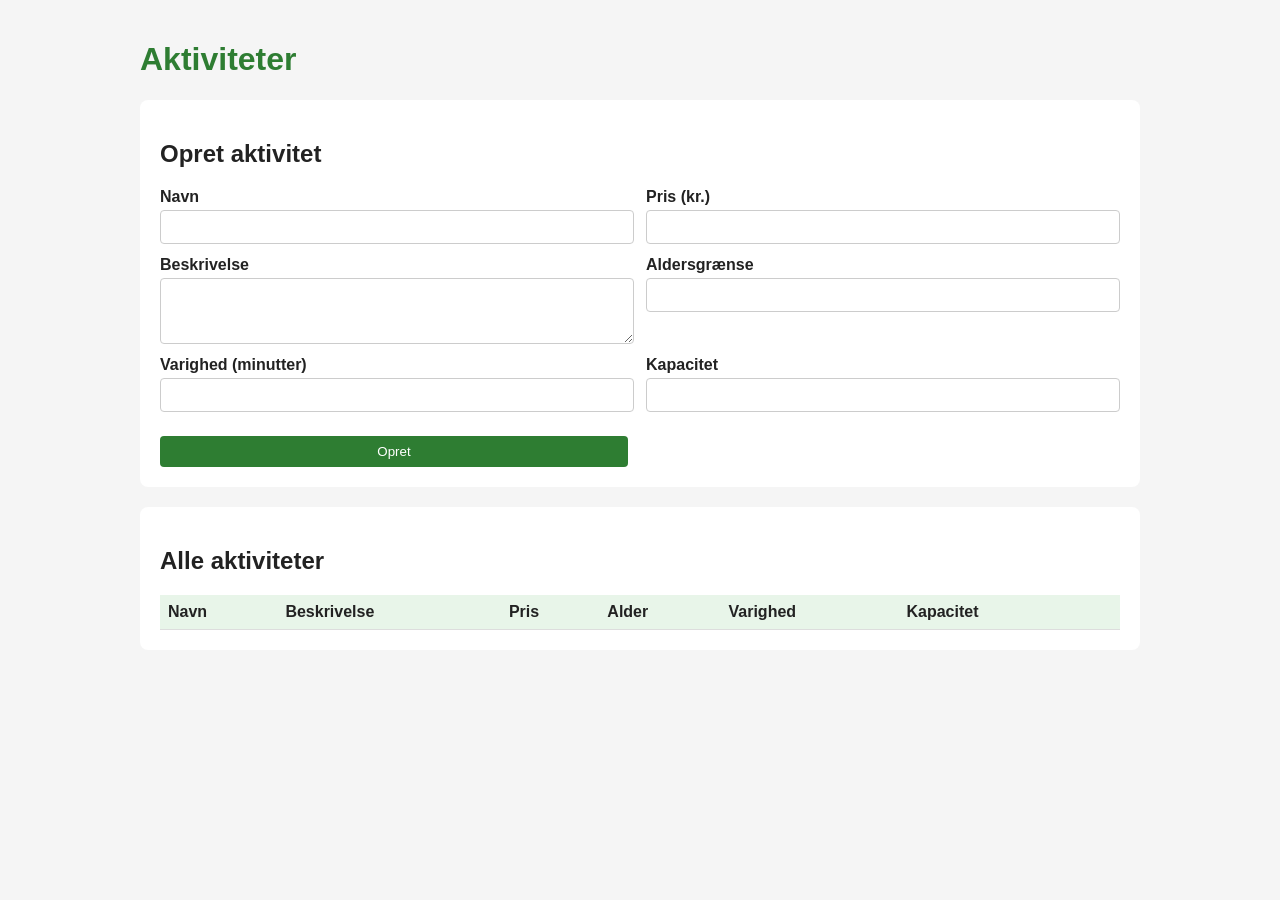
==== index.html @ 3d3bcb19 "Frontend til aktiviteter (US12): vis, opret, rediger og slet Co-Authored-By: Claude Opus 5.5 <norepl" ====
<!DOCTYPE html>
<html lang="da">
<head>
    <meta charset="UTF-8">
    <meta name="viewport" content="width=device-width, initial-scale=1">
    <title>Adventure – Aktiviteter</title>
    <link rel="stylesheet" href="style.css">
</head>
<body>
<h1>Aktiviteter</h1>

<section>
    <h2 id="formTitel">Opret aktivitet</h2>
    <form id="aktivitetForm">
        <label>Navn
            <input id="navn" required>
        </label>
        <label>Pris (kr.)
            <input id="pris" type="number" min="0" required>
        </label>
        <label>Beskrivelse
            <textarea id="beskrivelse" rows="3"></textarea>
        </label>
        <label>Aldersgrænse
            <input id="aldersgraense" type="number" min="0" required>
        </label>
        <label>Varighed (minutter)
            <input id="varighed" type="number" min="1" required>
        </label>
        <label>Kapacitet
            <input id="kapacitet" type="number" min="1" required>
        </label>

        <p id="fejlbesked" class="fejl"></p>

        <button type="submit" id="gemKnap">Opret</button>
        <button type="button" id="annullerKnap" hidden>Annuller</button>
    </form>
</section>

<section>
    <h2>Alle aktiviteter</h2>
    <table>
        <thead>
        <tr>
            <th>Navn</th>
            <th>Beskrivelse</th>
            <th>Pris</th>
            <th>Alder</th>
            <th>Varighed</th>
            <th>Kapacitet</th>
            <th></th>
        </tr>
        </thead>
        <tbody id="aktivitetTabel"></tbody>
    </table>
</section>

<script src="activities.js"></script>
</body>
</html>
---- style.css ----
body {
    font-family: Arial, sans-serif;
    max-width: 1000px;
    margin: 0 auto;
    padding: 20px;
    background-color: #f5f5f5;
    color: #222;
}

h1 {
    color: #2e7d32;
}

section {
    background-color: white;
    padding: 20px;
    margin-bottom: 20px;
    border-radius: 8px;
}

form {
    display: grid;
    grid-template-columns: 1fr 1fr;
    gap: 12px;
}

label {
    display: flex;
    flex-direction: column;
    font-weight: bold;
    gap: 4px;
}

input,
textarea {
    padding: 8px;
    border: 1px solid #ccc;
    border-radius: 4px;
    font-size: 14px;
}

button {
    padding: 8px 14px;
    border: none;
    border-radius: 4px;
    background-color: #2e7d32;
    color: white;
    cursor: pointer;
    margin-right: 6px;
}

button:hover {
    background-color: #1b5e20;
}

#annullerKnap {
    background-color: #777;
}

.fejl {
    color: #c62828;
    grid-column: span 2;
    margin: 0;
}

table {
    width: 100%;
    border-collapse: collapse;
}

th,
td {
    text-align: left;
    padding: 8px;
    border-bottom: 1px solid #ddd;
}

th {
    background-color: #e8f5e9;
}
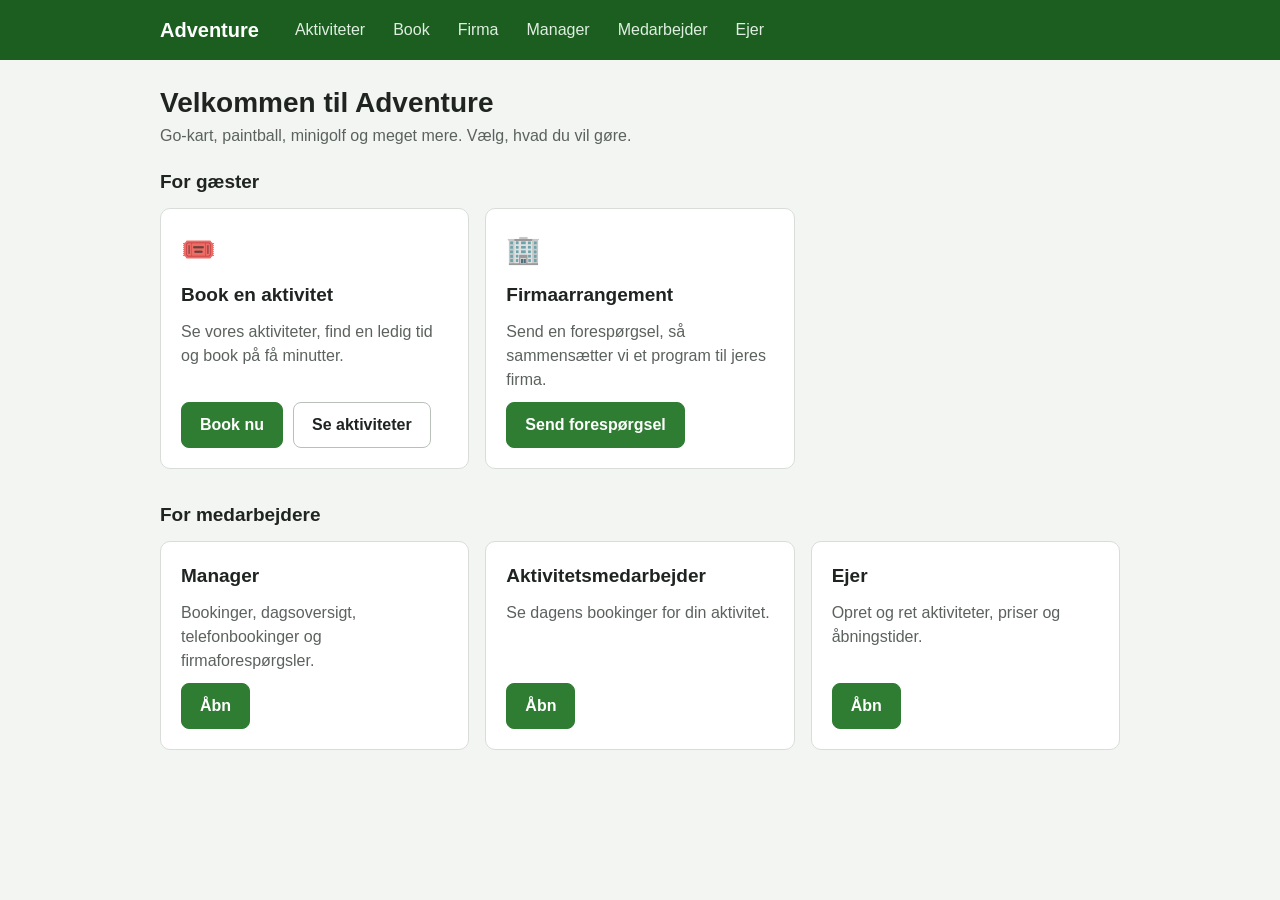
==== commit c1a9849f: "frontend" ====
--- a/index.html
+++ b/index.html
@@ -3,59 +3,78 @@
 <head>
     <meta charset="UTF-8">
     <meta name="viewport" content="width=device-width, initial-scale=1">
-    <title>Adventure – Aktiviteter</title>
+    <title>Adventure</title>
     <link rel="stylesheet" href="style.css">
 </head>
 <body>
-<h1>Aktiviteter</h1>
+<header class="topbar">
+    <div class="topbar-indhold">
+        <a href="index.html" class="logo">Adventure</a>
+        <nav aria-label="Hovedmenu">
+            <a href="aktiviteter.html">Aktiviteter</a>
+            <a href="booking.html">Book</a>
+            <a href="firma.html">Firma</a>
+            <a href="manager-bookinger.html">Manager</a>
+            <a href="medarbejder.html">Medarbejder</a>
+            <a href="admin-aktiviteter.html">Ejer</a>
+        </nav>
+    </div>
+</header>
 
-<section>
-    <h2 id="formTitel">Opret aktivitet</h2>
-    <form id="aktivitetForm">
-        <label>Navn
-            <input id="navn" required>
-        </label>
-        <label>Pris (kr.)
-            <input id="pris" type="number" min="0" required>
-        </label>
-        <label>Beskrivelse
-            <textarea id="beskrivelse" rows="3"></textarea>
-        </label>
-        <label>Aldersgrænse
-            <input id="aldersgraense" type="number" min="0" required>
-        </label>
-        <label>Varighed (minutter)
-            <input id="varighed" type="number" min="1" required>
-        </label>
-        <label>Kapacitet
-            <input id="kapacitet" type="number" min="1" required>
-        </label>
+<main>
+    <div class="sidehoved">
+        <h1>Velkommen til Adventure</h1>
+        <p class="undertekst">Go-kart, paintball, minigolf og meget mere. Vælg, hvad du vil gøre.</p>
+    </div>
 
-        <p id="fejlbesked" class="fejl"></p>
+    <h2>For gæster</h2>
+    <div class="kort-gitter" style="margin-bottom: 32px">
+        <section class="kort rolle-kort">
+            <div class="ikon" aria-hidden="true">🎟️</div>
+            <h2>Book en aktivitet</h2>
+            <p class="undertekst">Se vores aktiviteter, find en ledig tid og book på få minutter.</p>
+            <div class="knap-raekke">
+                <a class="knap" href="booking.html">Book nu</a>
+                <a class="knap sekundaer" href="aktiviteter.html">Se aktiviteter</a>
+            </div>
+        </section>
 
-        <button type="submit" id="gemKnap">Opret</button>
-        <button type="button" id="annullerKnap" hidden>Annuller</button>
-    </form>
-</section>
+        <section class="kort rolle-kort">
+            <div class="ikon" aria-hidden="true">🏢</div>
+            <h2>Firmaarrangement</h2>
+            <p class="undertekst">Send en forespørgsel, så sammensætter vi et program til jeres firma.</p>
+            <div class="knap-raekke">
+                <a class="knap" href="firma.html">Send forespørgsel</a>
+            </div>
+        </section>
+    </div>
 
-<section>
-    <h2>Alle aktiviteter</h2>
-    <table>
-        <thead>
-        <tr>
-            <th>Navn</th>
-            <th>Beskrivelse</th>
-            <th>Pris</th>
-            <th>Alder</th>
-            <th>Varighed</th>
-            <th>Kapacitet</th>
-            <th></th>
-        </tr>
-        </thead>
-        <tbody id="aktivitetTabel"></tbody>
-    </table>
-</section>
+    <h2>For medarbejdere</h2>
+    <div class="kort-gitter">
+        <section class="kort rolle-kort">
+            <h2>Manager</h2>
+            <p class="undertekst">Bookinger, dagsoversigt, telefonbookinger og firmaforespørgsler.</p>
+            <div class="knap-raekke">
+                <a class="knap" href="manager-bookinger.html">Åbn</a>
+            </div>
+        </section>
 
-<script src="activities.js"></script>
+        <section class="kort rolle-kort">
+            <h2>Aktivitetsmedarbejder</h2>
+            <p class="undertekst">Se dagens bookinger for din aktivitet.</p>
+            <div class="knap-raekke">
+                <a class="knap" href="medarbejder.html">Åbn</a>
+            </div>
+        </section>
+
+        <section class="kort rolle-kort">
+            <h2>Ejer</h2>
+            <p class="undertekst">Opret og ret aktiviteter, priser og åbningstider.</p>
+            <div class="knap-raekke">
+                <a class="knap" href="admin-aktiviteter.html">Åbn</a>
+            </div>
+        </section>
+    </div>
+</main>
 </body>
 </html>
--- a/style.css
+++ b/style.css
@@ -1,66 +1,550 @@
+/* =========================================================
+   Adventure – fælles design for alle sider
+   Gestalt:  nærhed (grupper), lighed (samme stil = samme funktion),
+             fælles område (kort), figur/grund (hvide kort på lys baggrund)
+   Gyldne regler: konsistens, feedback, fejlforebyggelse, lav hukommelsesbelastning
+   ========================================================= */
+
+:root {
+    --groen: #2e7d32;
+    --groen-moerk: #1b5e20;
+    --groen-lys: #e8f5e9;
+    --roed: #c62828;
+    --roed-lys: #fdecea;
+    --gul-tekst: #7a5b00;
+    --gul-lys: #fff4cc;
+    --blaa-tekst: #1a4f8b;
+    --blaa-lys: #e3eefb;
+    --tekst: #1f2421;
+    --tekst-svag: #5b625d;
+    --kant: #d9ddd9;
+    --baggrund: #f3f5f3;
+    --kort: #ffffff;
+    --radius: 10px;
+}
+
+* {
+    box-sizing: border-box;
+}
+
 body {
-    font-family: Arial, sans-serif;
+    margin: 0;
+    font-family: -apple-system, BlinkMacSystemFont, "Segoe UI", Roboto, Arial, sans-serif;
+    font-size: 16px;
+    line-height: 1.5;
+    color: var(--tekst);
+    background-color: var(--baggrund);
+}
+
+/* ---------- Topbjælke (samme på alle sider = konsistens) ---------- */
+.topbar {
+    background-color: var(--groen-moerk);
+    color: white;
+}
+
+.topbar-indhold {
     max-width: 1000px;
     margin: 0 auto;
-    padding: 20px;
-    background-color: #f5f5f5;
-    color: #222;
+    padding: 12px 20px;
+    display: flex;
+    flex-wrap: wrap;
+    align-items: center;
+    gap: 8px 24px;
+}
+
+.logo {
+    color: white;
+    font-weight: 700;
+    font-size: 20px;
+    text-decoration: none;
+}
+
+.topbar nav {
+    display: flex;
+    flex-wrap: wrap;
+    gap: 4px;
+}
+
+.topbar nav a {
+    color: #dfeee0;
+    text-decoration: none;
+    padding: 6px 12px;
+    border-radius: 999px;
+}
+
+.topbar nav a:hover {
+    background-color: rgba(255, 255, 255, 0.12);
+    color: white;
+}
+
+.topbar nav a[aria-current="page"] {
+    background-color: white;
+    color: var(--groen-moerk);
+    font-weight: 600;
+}
+
+/* ---------- Sidens indhold ---------- */
+main {
+    max-width: 1000px;
+    margin: 0 auto;
+    padding: 24px 20px 48px;
+}
+
+.sidehoved {
+    margin-bottom: 20px;
+}
+
+.rolle {
+    margin: 0;
+    font-size: 13px;
+    font-weight: 600;
+    text-transform: uppercase;
+    letter-spacing: 0.06em;
+    color: var(--groen);
 }
 
 h1 {
-    color: #2e7d32;
-}
-
-section {
-    background-color: white;
+    margin: 2px 0 4px;
+    font-size: 28px;
+    line-height: 1.2;
+}
+
+h2 {
+    margin: 0 0 12px;
+    font-size: 19px;
+}
+
+.undertekst {
+    margin: 0;
+    color: var(--tekst-svag);
+}
+
+/* Faner mellem managerens sider (nærhed: hører sammen) */
+.faner {
+    display: flex;
+    flex-wrap: wrap;
+    gap: 6px;
+    margin-bottom: 20px;
+    border-bottom: 2px solid var(--kant);
+}
+
+.faner a {
+    padding: 8px 14px;
+    color: var(--tekst-svag);
+    text-decoration: none;
+    border-bottom: 3px solid transparent;
+    margin-bottom: -2px;
+}
+
+.faner a[aria-current="page"] {
+    color: var(--groen-moerk);
+    border-bottom-color: var(--groen);
+    font-weight: 600;
+}
+
+/* ---------- Kort (fælles område) ---------- */
+.kort {
+    background-color: var(--kort);
+    border: 1px solid var(--kant);
+    border-radius: var(--radius);
     padding: 20px;
     margin-bottom: 20px;
-    border-radius: 8px;
-}
-
+}
+
+.kort-gitter {
+    display: grid;
+    grid-template-columns: repeat(auto-fill, minmax(260px, 1fr));
+    gap: 16px;
+}
+
+.kort-gitter .kort {
+    margin-bottom: 0;
+    display: flex;
+    flex-direction: column;
+    gap: 10px;
+}
+
+.kort-gitter .kort h2 {
+    margin: 0;
+}
+
+.kort-gitter .kort p {
+    margin: 0;
+}
+
+.kort-gitter .kort .knap {
+    margin-top: auto;
+    align-self: flex-start;
+}
+
+.fakta {
+    display: flex;
+    flex-wrap: wrap;
+    gap: 6px;
+    padding: 0;
+    margin: 0;
+    list-style: none;
+}
+
+.fakta li {
+    font-size: 14px;
+    padding: 2px 10px;
+    border-radius: 999px;
+    background-color: var(--groen-lys);
+    color: var(--groen-moerk);
+}
+
+/* ---------- Formularer ---------- */
 form {
     display: grid;
+    gap: 16px;
+}
+
+.felter {
+    display: grid;
     grid-template-columns: 1fr 1fr;
+    gap: 14px 16px;
+}
+
+.hel-bredde {
+    grid-column: 1 / -1;
+}
+
+/* Trin i en formular: hvert trin er sin egen gruppe (nærhed + fælles område) */
+fieldset {
+    margin: 0;
+    padding: 18px 20px 20px;
+    border: 1px solid var(--kant);
+    border-radius: var(--radius);
+    background-color: var(--kort);
+}
+
+legend {
+    padding: 0 6px;
+    font-weight: 700;
+    font-size: 17px;
+}
+
+.trin-nr {
+    display: inline-flex;
+    align-items: center;
+    justify-content: center;
+    width: 26px;
+    height: 26px;
+    margin-right: 6px;
+    border-radius: 50%;
+    background-color: var(--groen);
+    color: white;
+    font-size: 14px;
+}
+
+label {
+    display: flex;
+    flex-direction: column;
+    gap: 4px;
+    font-weight: 600;
+    font-size: 15px;
+}
+
+.hjaelp {
+    font-weight: 400;
+    font-size: 13px;
+    color: var(--tekst-svag);
+}
+
+input,
+textarea,
+select {
+    width: 100%;
+    padding: 10px 12px;
+    border: 1px solid #b9c0ba;
+    border-radius: 8px;
+    font: inherit;
+    font-weight: 400;
+    background-color: white;
+    color: var(--tekst);
+}
+
+input:focus,
+textarea:focus,
+select:focus,
+button:focus-visible,
+a:focus-visible {
+    outline: 3px solid #8cc68f;
+    outline-offset: 1px;
+}
+
+/* Tidsvalg som knapper i stedet for en lang liste (genkendelse frem for hukommelse) */
+.tider {
+    display: grid;
+    grid-template-columns: repeat(auto-fill, minmax(110px, 1fr));
+    gap: 8px;
+}
+
+.tid-valg {
+    position: relative;
+}
+
+.tid-valg input {
+    position: absolute;
+    opacity: 0;
+    width: 1px;
+    height: 1px;
+}
+
+.tid-valg span {
+    display: block;
+    padding: 8px 6px;
+    border: 1px solid #b9c0ba;
+    border-radius: 8px;
+    text-align: center;
+    font-weight: 600;
+    cursor: pointer;
+    background-color: white;
+}
+
+.tid-valg small {
+    display: block;
+    font-weight: 400;
+    font-size: 12px;
+    color: var(--tekst-svag);
+}
+
+.tid-valg input:checked + span {
+    background-color: var(--groen);
+    border-color: var(--groen);
+    color: white;
+}
+
+.tid-valg input:checked + span small {
+    color: #e3f2e4;
+}
+
+.tid-valg input:focus-visible + span {
+    outline: 3px solid #8cc68f;
+}
+
+.tid-valg input:disabled + span {
+    cursor: not-allowed;
+    background-color: #f0f0f0;
+    color: #9a9a9a;
+    text-decoration: line-through;
+}
+
+/* Afkrydsning af aktiviteter */
+.valg-liste {
+    display: grid;
+    grid-template-columns: repeat(auto-fill, minmax(200px, 1fr));
+    gap: 8px;
+}
+
+label.afkryds {
+    flex-direction: row;
+    align-items: center;
+    gap: 10px;
+    padding: 10px 12px;
+    border: 1px solid var(--kant);
+    border-radius: 8px;
+    font-weight: 500;
+    cursor: pointer;
+}
+
+label.afkryds input {
+    width: auto;
+}
+
+/* ---------- Knapper (lighed: samme farve = samme slags handling) ---------- */
+button,
+.knap {
+    display: inline-flex;
+    align-items: center;
+    justify-content: center;
+    gap: 6px;
+    padding: 10px 18px;
+    border: 1px solid var(--groen);
+    border-radius: 8px;
+    background-color: var(--groen);
+    color: white;
+    font: inherit;
+    font-weight: 600;
+    text-decoration: none;
+    cursor: pointer;
+}
+
+button:hover,
+.knap:hover {
+    background-color: var(--groen-moerk);
+    border-color: var(--groen-moerk);
+}
+
+button:disabled {
+    opacity: 0.6;
+    cursor: wait;
+}
+
+/* Sekundær: annuller, luk, tilbage */
+button.sekundaer,
+.knap.sekundaer {
+    background-color: white;
+    color: var(--tekst);
+    border-color: #b9c0ba;
+}
+
+button.sekundaer:hover,
+.knap.sekundaer:hover {
+    background-color: #eef1ee;
+}
+
+/* Fare: slet, afvis */
+button.fare {
+    background-color: white;
+    color: var(--roed);
+    border-color: #e6a6a6;
+}
+
+button.fare:hover {
+    background-color: var(--roed-lys);
+}
+
+button.lille {
+    padding: 5px 10px;
+    font-size: 14px;
+}
+
+.knap-raekke {
+    display: flex;
+    flex-wrap: wrap;
+    gap: 10px;
+}
+
+/* ---------- Beskeder (informativ feedback) ---------- */
+.banner {
+    padding: 12px 16px;
+    border-radius: 8px;
+    border: 1px solid;
+    font-weight: 500;
+}
+
+.banner.ok {
+    background-color: var(--groen-lys);
+    border-color: #a5d6a7;
+    color: var(--groen-moerk);
+}
+
+.banner.fejl {
+    background-color: var(--roed-lys);
+    border-color: #f1b0b0;
+    color: #8e1c1c;
+}
+
+.banner.info {
+    background-color: var(--blaa-lys);
+    border-color: #b6d0f0;
+    color: var(--blaa-tekst);
+}
+
+.banner:empty {
+    display: none;
+}
+
+#serverFejl {
+    max-width: 1000px;
+    margin: 16px auto 0;
+}
+
+/* Kvittering efter en booking/forespørgsel (afslutning på dialogen) */
+.kvittering {
+    text-align: center;
+    padding: 32px 20px;
+}
+
+.kvittering .flueben {
+    width: 56px;
+    height: 56px;
+    margin: 0 auto 12px;
+    border-radius: 50%;
+    background-color: var(--groen);
+    color: white;
+    font-size: 30px;
+    line-height: 56px;
+}
+
+.kvittering dl {
+    display: inline-grid;
+    grid-template-columns: max-content auto;
+    gap: 4px 16px;
+    margin: 16px 0 24px;
+    text-align: left;
+}
+
+/* Opsummering af pris (mindsker hukommelsesbelastning) */
+.opsummering {
+    display: flex;
+    flex-wrap: wrap;
+    align-items: center;
+    justify-content: space-between;
     gap: 12px;
-}
-
-label {
-    display: flex;
-    flex-direction: column;
-    font-weight: bold;
-    gap: 4px;
-}
-
-input,
-textarea {
-    padding: 8px;
-    border: 1px solid #ccc;
-    border-radius: 4px;
+    padding: 14px 20px;
+    border-radius: var(--radius);
+    background-color: var(--groen-lys);
+    border: 1px solid #a5d6a7;
+}
+
+.opsummering .pris {
+    font-size: 22px;
+    font-weight: 700;
+    color: var(--groen-moerk);
+}
+
+/* ---------- Værktøjslinje over lister ---------- */
+.vaerktoejslinje {
+    display: flex;
+    flex-wrap: wrap;
+    align-items: flex-end;
+    gap: 12px;
+    margin-bottom: 16px;
+}
+
+.vaerktoejslinje label {
+    min-width: 180px;
+}
+
+.vaerktoejslinje .skub-hoejre {
+    margin-left: auto;
+}
+
+.dato-skifter {
+    display: flex;
+    align-items: flex-end;
+    gap: 6px;
+}
+
+.noegletal {
+    display: grid;
+    grid-template-columns: repeat(auto-fill, minmax(150px, 1fr));
+    gap: 12px;
+    margin-bottom: 16px;
+}
+
+.noegletal div {
+    padding: 12px 16px;
+    border-radius: 8px;
+    background-color: var(--baggrund);
+}
+
+.noegletal strong {
+    display: block;
+    font-size: 24px;
+}
+
+.noegletal span {
     font-size: 14px;
-}
-
-button {
-    padding: 8px 14px;
-    border: none;
-    border-radius: 4px;
-    background-color: #2e7d32;
-    color: white;
-    cursor: pointer;
-    margin-right: 6px;
-}
-
-button:hover {
-    background-color: #1b5e20;
-}
-
-#annullerKnap {
-    background-color: #777;
-}
-
-.fejl {
-    color: #c62828;
-    grid-column: span 2;
-    margin: 0;
+    color: var(--tekst-svag);
+}
+
+/* ---------- Tabeller ---------- */
+.tabel-wrapper {
+    overflow-x: auto;
 }
 
 table {
@@ -71,10 +555,130 @@
 th,
 td {
     text-align: left;
-    padding: 8px;
-    border-bottom: 1px solid #ddd;
+    padding: 10px 12px;
+    border-bottom: 1px solid #e7eae7;
+    vertical-align: middle;
 }
 
 th {
-    background-color: #e8f5e9;
-}
+    font-size: 13px;
+    text-transform: uppercase;
+    letter-spacing: 0.04em;
+    color: var(--tekst-svag);
+    background-color: #f7f9f7;
+}
+
+tbody tr:hover {
+    background-color: #f7faf7;
+}
+
+td.tal,
+th.tal {
+    text-align: right;
+}
+
+td.handlinger {
+    white-space: nowrap;
+    text-align: right;
+}
+
+td.handlinger button + button {
+    margin-left: 6px;
+}
+
+td .svag {
+    display: block;
+    font-size: 13px;
+    color: var(--tekst-svag);
+}
+
+tr.valgt {
+    background-color: var(--gul-lys);
+}
+
+.tom-tilstand {
+    padding: 24px;
+    text-align: center;
+    color: var(--tekst-svag);
+}
+
+/* Statusmærker (lighed: samme farve = samme status overalt) */
+.status {
+    display: inline-block;
+    padding: 2px 10px;
+    border-radius: 999px;
+    font-size: 13px;
+    font-weight: 600;
+}
+
+.status.AFVENTER {
+    background-color: var(--gul-lys);
+    color: var(--gul-tekst);
+}
+
+.status.GODKENDT {
+    background-color: var(--groen-lys);
+    color: var(--groen-moerk);
+}
+
+.status.AFVIST {
+    background-color: var(--roed-lys);
+    color: #8e1c1c;
+}
+
+.detaljer {
+    display: grid;
+    grid-template-columns: max-content 1fr;
+    gap: 6px 20px;
+    margin: 0 0 16px;
+}
+
+.detaljer dt {
+    color: var(--tekst-svag);
+}
+
+.detaljer dd {
+    margin: 0;
+    font-weight: 500;
+}
+
+/* Forside */
+.rolle-kort .ikon {
+    font-size: 28px;
+}
+
+.rolle-kort .knap-raekke {
+    margin-top: auto;
+}
+
+/* Skjult for øjet, men læses af skærmlæsere */
+.skjult {
+    position: absolute;
+    width: 1px;
+    height: 1px;
+    overflow: hidden;
+    clip: rect(0 0 0 0);
+}
+
+[hidden] {
+    display: none !important;
+}
+
+/* ---------- Mobil ---------- */
+@media (max-width: 640px) {
+    h1 {
+        font-size: 24px;
+    }
+
+    .felter {
+        grid-template-columns: 1fr;
+    }
+
+    .vaerktoejslinje .skub-hoejre {
+        margin-left: 0;
+    }
+
+    .kort {
+        padding: 16px;
+    }
+}
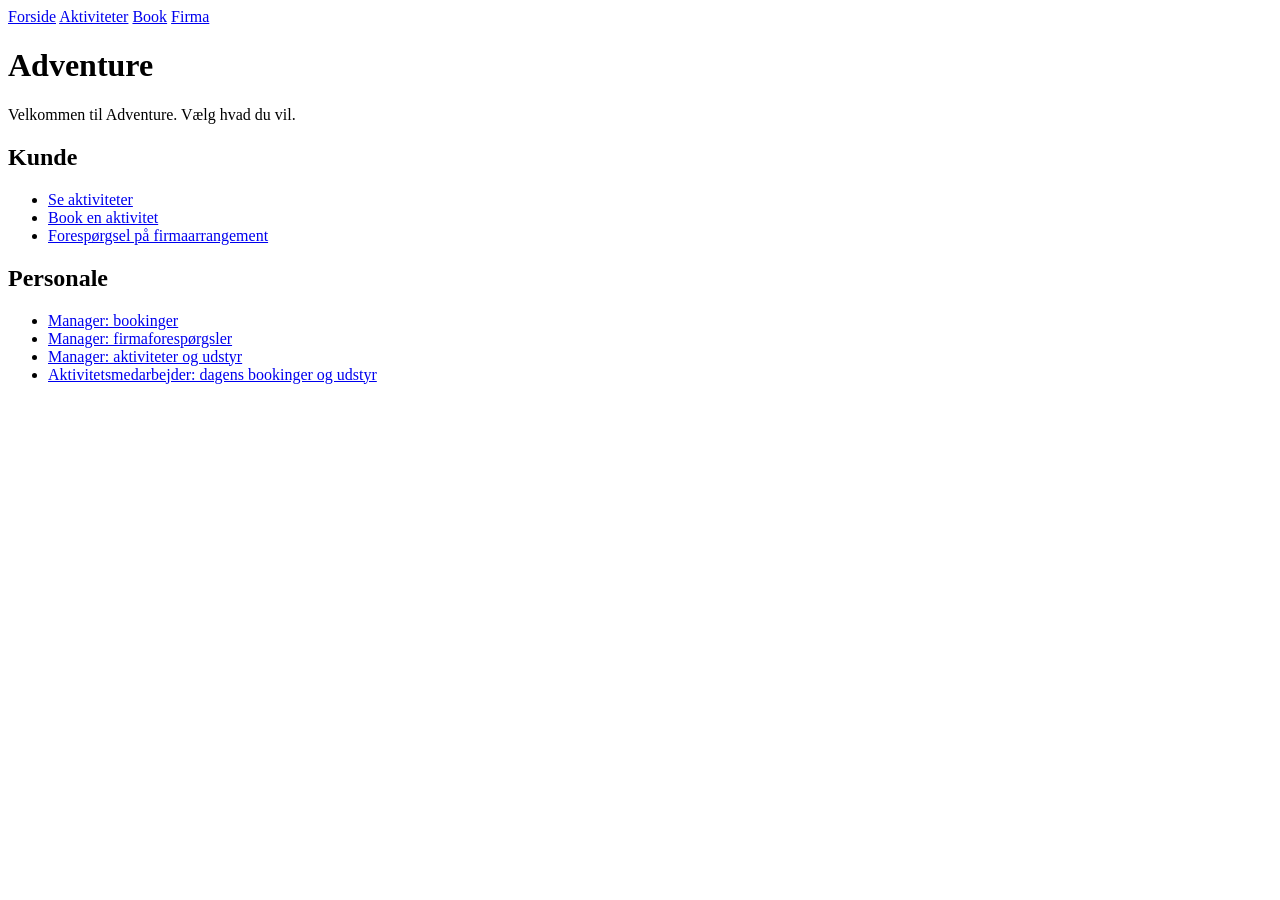
==== commit 8edbf2bd: "frontend" ====
--- a/index.html
+++ b/index.html
@@ -2,79 +2,34 @@
 <html lang="da">
 <head>
     <meta charset="UTF-8">
-    <meta name="viewport" content="width=device-width, initial-scale=1">
     <title>Adventure</title>
-    <link rel="stylesheet" href="style.css">
+    <link rel="stylesheet" href="css/style.css">
 </head>
 <body>
-<header class="topbar">
-    <div class="topbar-indhold">
-        <a href="index.html" class="logo">Adventure</a>
-        <nav aria-label="Hovedmenu">
-            <a href="aktiviteter.html">Aktiviteter</a>
-            <a href="booking.html">Book</a>
-            <a href="firma.html">Firma</a>
-            <a href="manager-bookinger.html">Manager</a>
-            <a href="medarbejder.html">Medarbejder</a>
-            <a href="admin-aktiviteter.html">Ejer</a>
-        </nav>
-    </div>
-</header>
+<nav>
+    <a href="index.html">Forside</a>
+    <a href="aktiviteter.html">Aktiviteter</a>
+    <a href="booking.html">Book</a>
+    <a href="firma.html">Firma</a>
+</nav>
 
-<main>
-    <div class="sidehoved">
-        <h1>Velkommen til Adventure</h1>
-        <p class="undertekst">Go-kart, paintball, minigolf og meget mere. Vælg, hvad du vil gøre.</p>
-    </div>
+<h1>Adventure</h1>
+<p class="center">Velkommen til Adventure. Vælg hvad du vil.</p>
 
-    <h2>For gæster</h2>
-    <div class="kort-gitter" style="margin-bottom: 32px">
-        <section class="kort rolle-kort">
-            <div class="ikon" aria-hidden="true">🎟️</div>
-            <h2>Book en aktivitet</h2>
-            <p class="undertekst">Se vores aktiviteter, find en ledig tid og book på få minutter.</p>
-            <div class="knap-raekke">
-                <a class="knap" href="booking.html">Book nu</a>
-                <a class="knap sekundaer" href="aktiviteter.html">Se aktiviteter</a>
-            </div>
-        </section>
+<h2>Kunde</h2>
+<ul class="menu">
+    <li><a href="aktiviteter.html">Se aktiviteter</a></li>
+    <li><a href="booking.html">Book en aktivitet</a></li>
+    <li><a href="firma.html">Forespørgsel på firmaarrangement</a></li>
+</ul>
 
-        <section class="kort rolle-kort">
-            <div class="ikon" aria-hidden="true">🏢</div>
-            <h2>Firmaarrangement</h2>
-            <p class="undertekst">Send en forespørgsel, så sammensætter vi et program til jeres firma.</p>
-            <div class="knap-raekke">
-                <a class="knap" href="firma.html">Send forespørgsel</a>
-            </div>
-        </section>
-    </div>
+<h2>Personale</h2>
+<ul class="menu">
+    <li><a href="manager-bookinger.html">Manager: bookinger</a></li>
+    <li><a href="manager-forespoergsler.html">Manager: firmaforespørgsler</a></li>
+    <li><a href="admin-aktiviteter.html">Manager: aktiviteter og udstyr</a></li>
+    <li><a href="medarbejder.html">Aktivitetsmedarbejder: dagens bookinger og udstyr</a></li>
+</ul>
 
-    <h2>For medarbejdere</h2>
-    <div class="kort-gitter">
-        <section class="kort rolle-kort">
-            <h2>Manager</h2>
-            <p class="undertekst">Bookinger, dagsoversigt, telefonbookinger og firmaforespørgsler.</p>
-            <div class="knap-raekke">
-                <a class="knap" href="manager-bookinger.html">Åbn</a>
-            </div>
-        </section>
-
-        <section class="kort rolle-kort">
-            <h2>Aktivitetsmedarbejder</h2>
-            <p class="undertekst">Se dagens bookinger for din aktivitet.</p>
-            <div class="knap-raekke">
-                <a class="knap" href="medarbejder.html">Åbn</a>
-            </div>
-        </section>
-
-        <section class="kort rolle-kort">
-            <h2>Ejer</h2>
-            <p class="undertekst">Opret og ret aktiviteter, priser og åbningstider.</p>
-            <div class="knap-raekke">
-                <a class="knap" href="admin-aktiviteter.html">Åbn</a>
-            </div>
-        </section>
-    </div>
-</main>
 </body>
 </html>
